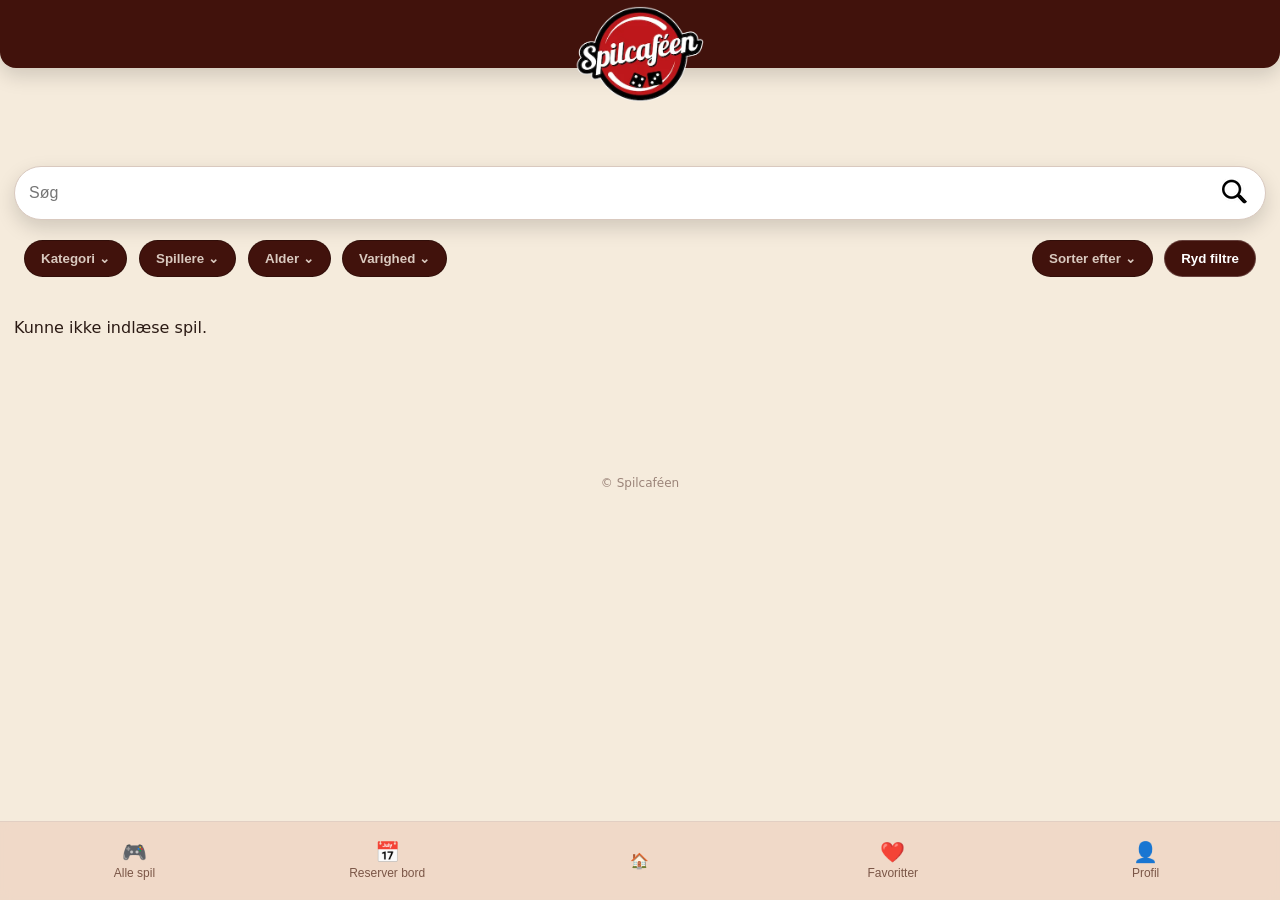
==== index.html @ adbafe93 "Fjern fejl med manglende formularlabels Tilføjet et skjult label til søgefeltet og fjernet overflødi" ====
<!DOCTYPE html>
<html lang="da">
  <head>
    <meta char  ="UTF-8" />
    <meta name="viewport" content="width=device-width, initial-scale=1.0" />
    <title>Spilcaféen</title>
    <link rel="stylesheet" href="css/app.css" />
    <link rel="stylesheet" href="css/booking.css" />
    <link
      rel="shortcut icon"
      href="https://images.squarespace-cdn.com/content/v1/61fd2c9026a58c435d260f4c/1af90772-e642-4309-a2cb-f4161e36855e/SC-logo-2023-transparant-BG+Small+Crop.png"
      type="image/logo"
    />
  </head>
  <body>
    <header class="topbar">
      <!-- Øverste mørkebrune bjælke -->
      <div class="topbar-bar"></div>
        <img src="images/logo.webp" 
        alt="Spilcaféen logo" 
        class="header-logo" 
      />
    </header>
   

    <!-- BOOKING FLOW (skjult indtil man trykker "Reserver bord") -->
<section id="booking-view" class="booking" hidden>
  <div id="booking-stage" class="booking-stage"></div>
</section>

  <main class="page">

    <!-- Giver søgefeltet et navn til skærmlæsere. -->
    <div class="searchbar">
          <label for="search-input" class="sr-only">Søg efter spil</label>
      <input type="text" id="search-input" placeholder="Søg" />
        <span class="icon-btn" aria-hidden="true">
          <img src="images/lup.png" alt="">
        </span>
    </div>
  
    <!-- 👇 NY placering af filtre + Ryd filtre -->
    <div class="filterbar">
      <div class="filters-row">
        <!-- alle dine filter-dropdowns flyttes herned -->
        <div class="filter-dropdown">
          <button class="pill">Kategori ⌄</button>
          <div class="dropdown-menu">
            <button data-filter="genre" data-value="Familie">Familie</button>
            <button data-filter="genre" data-value="Kortspil">Kortspil</button>
            <button data-filter="genre" data-value="Strategi">Strategi</button>
            <button data-filter="genre" data-value="Ordspil">Ordspil</button>
            <button data-filter="genre" data-value="Party">Party</button>
            <button data-filter="genre" data-value="Andre">Andre</button>
            <button data-filter="genre" data-value="all">Alle kategorier</button>
          </div>
        </div>
  
        <div class="filter-dropdown">
          <button class="pill">Spillere ⌄</button>
          <div class="dropdown-menu">
            <button data-filter="players" data-value="1-2">1–2</button>
            <button data-filter="players" data-value="2-4">2–4</button>
            <button data-filter="players" data-value="4-6">4–6</button>
            <button data-filter="players" data-value="6-10">6–10</button>
            <button data-filter="players" data-value="10+">10+</button>
            <button data-filter="players" data-value="all">Alle</button>
          </div>
        </div>
  
        <div class="filter-dropdown">
          <button class="pill">Alder ⌄</button>
          <div class="dropdown-menu">
            <button data-filter="age" data-value="3">3+</button>
            <button data-filter="age" data-value="6">6+</button>
            <button data-filter="age" data-value="8">8+</button>
            <button data-filter="age" data-value="10">10+</button>
            <button data-filter="age" data-value="12">12+</button>
            <button data-filter="age" data-value="15">15+</button>
            <button data-filter="age" data-value="18">18+</button>
            <button data-filter="age" data-value="all">Alle</button>
          </div>
        </div>
  
        <div class="filter-dropdown">
          <button class="pill">Varighed ⌄</button>
          <div class="dropdown-menu">
            <button data-filter="duration" data-value="0-15">≤ 15 min</button>
            <button data-filter="duration" data-value="15-30">15–30 min</button>
            <button data-filter="duration" data-value="30-60">30–60 min</button>
            <button data-filter="duration" data-value="60-120">60–120 min</button>
            <button data-filter="duration" data-value="120+">120+ min</button>
            <button data-filter="duration" data-value="all">Alle</button>
          </div>
        </div>
  
      </div>
  
      <!-- Sortering og nulstilling af filtre -->
      <div class="filter-actions">
        <div class="filter-dropdown sort-dropdown">
          <button class="pill" id="sort-button" type="button">
            Sorter efter ⌄
          </button>
    
          <div class="dropdown-menu">
            <button data-sort-value="rating">Populære</button>
            <button data-sort-value="title">A–Å</button>
            <button data-sort-value="none">Nyeste</button>
          </div>
        </div>
    
        <button class="clear-pill" id="clear-filters-pill" type="button">
          Ryd filtre
        </button>

        <!-- Giver skærmlæseren besked, når der sker en ændring. -->
        <p id="filter-feedback" class="sr-only" aria-live="polite"></p>

      </div>
    </div>
  
    <!-- resten af indholdet -->
    <section id="game-list" class="card-grid"></section>
  </main>

    

      <!-- Skjult lager til select/inputs som koden bruger (ikke synligt for brugeren) -->
      <div class="filters-storage" hidden>
        <select id="genre-select">
          <option value="all">Alle kategorier</option>
        </select>
        <select id="language-select">
          <option value="all">Alle sprog</option>
        </select>
        <select id="difficulty-select">
          <option value="all">Alle sværhedsgrader</option>
        </select>
    
      
        <select id="sort-select">
          <option value="none">Ingen sortering</option>
          <option value="title">Titel (A-Å)</option>
          <option value="playtime">Varighed (kortest først)</option>
          <option value="rating">Rating (højeste først)</option>
        </select>
      
        <!-- eksisterende clear-knap er ikke længere synlig, men kan gerne blive -->
        <button id="clear-filters" type="button">Ryd (skjult)</button>
      </div>


<!-- Modal: stort kort -->
<div id="game-modal" class="modal" hidden>
  <div class="modal-backdrop" data-close></div>
  <article class="modal-card" role="dialog" aria-modal="true" aria-labelledby="modal-title">
    <button class="modal-close" data-close aria-label="Luk">×</button>

    <div class="modal-media">
      <img id="modal-image" alt="">
    </div>

    <div class="modal-body">
      <h2 id="modal-title"></h2>
      <div class="modal-meta" id="modal-meta"></div>
      <p id="modal-desc"></p>
      <div class="modal-details" id="modal-details"></div>

      <!-- NY REGELSEKTION -->
      <section id="modal-rules-wrap" class="modal-rules" hidden>
        <button id="rules-toggle" class="rules-btn" aria-expanded="false">▸ Regler</button>
        <div id="rules-content" class="rules-content">
          <pre id="modal-rules"></pre>
        </div>
      </section>
    </div>
  </article>
</div>

    <!-- Bundnavigation som i mockup -->
    <nav class="tabbar tabbar--fab">
  <button class="tab" id="tab-all">
    <span>🎮</span><small>Alle spil</small>
  </button>

  <button class="tab" id="tab-reserve">
    <span>📅</span><small>Reserver bord</small>
  </button>

  <!-- den runde, forhøjede hjem-knap -->
  <button class="home-fab" id="tab-home" aria-label="Hjem">🏠</button>

  <button class="tab" id="filter-favourites">
    <span>❤️️</span><small>Favoritter</small>
  </button>

  <button class="tab" id="tab-profile">
    <span>👤</span><small>Profil</small>
  </button>
</nav>


    <footer class="legal">© Spilcaféen</footer>

  <script src="js/booking.js"></script>
  <script src="js/app.js"></script>
  
  </body>
</html>
---- css/app.css ----
/* =========================================================
  Farver, base og variabler
  ========================================================= */
:root {
  --cream: #f5ebdc;
  --brown: #41120c;
  --brown-2: #5b2a1a;
  --text: #2b1a14;
  --light: #fff8f0;
  --muted: #bdaaa1;
  --ring: #d9c9bf;
  --shadow: 0 8px 20px rgba(0, 0, 0, 0.15);
  --radius: 18px;
  --thumb-ratio: 4/3;
}

* {
  box-sizing: border-box;
}

html,
body {
  margin: 0;
  padding: 0;
}

/* baggrundsfarve */
body {
  background: var(--cream);
  color: var(--text);
  font: 16px/1.4 ui-sans-serif, system-ui, Segoe UI, Roboto, Inter;
}

/* =========================================================
  HEADER – mørk topbjælke + svævende logo
  ========================================================= */
.topbar {
  position: sticky;
  top: 0;
  z-index: 3000;
  background: var(--cream);
  padding-top: 100px;
  /* plads til logoet ovenfor bjælken */
  padding-bottom: 28px;
  /* luft under bjælken (afstand til søg) */
  margin: 0 0 16px;
  overflow: visible;
}

/* Selve bjælken: absolut, så padding ikke skubber den */
.topbar-bar {
  position: absolute;
  inset: 0 auto auto 0;
  height: 68px;
  width: 100%;
  background: var(--brown);
  border-bottom-left-radius: 16px;
  border-bottom-right-radius: 16px;
  box-shadow: var(--shadow);
}

/* Logoet svæver ovenpå bjælken */
.header-logo {
  position: absolute;
  left: 50%;
  top: 6px;
  /* sænk/hæv logoet i bjælken */
  transform: translateX(-50%);
  height: 96px;
  /* logo-størrelse */
  z-index: 10;
}

/* tilbage-knap i topbaren */
.icon-btn {
  appearance: none;
  border: 0;
  background: transparent;
  font-size: 20px;
  color: #fff;
  line-height: 1;
  padding: 4px 6px;
  cursor: pointer;
}

/* =========================================================
  SIDE-INDHOLD
  ========================================================= */
.page {
  padding: 12px 14px 110px;
  /* ekstra bund-padding så tabbar ikke dækker */
  max-width: min(1400px, 100%);
  margin: 0 auto;
}

/* Søg-bar */
.searchbar {
  display: flex;
  align-items: center;
  gap: 8px;
  background: #fff;
  border: 1px solid var(--ring);
  box-shadow: var(--shadow);
  border-radius: 999px;
  padding: 8px 12px;
  margin: 10px 0 8px;
}

.searchbar input {
  flex: 1;
  border: 0;
  outline: 0;
  background: transparent;
  font-size: 16px;
}

/* =========================================================
  FILTRE under søg – venstre/scroll, “Ryd filtre” til højre
  ========================================================= */
.filterbar {
  display: flex;
  align-items: center;
  gap: 8px;
  margin: 10px 0 14px;
}

.filterbar .filters-row {
  flex: 1 1 auto;
  min-width: 0;
  display: flex;
  gap: 12px;
  overflow-x: auto;
  overflow-y: visible;
  padding: 10px; 
}

/* Holder sortering og ryd filtre ved siden af hinanden */
.filter-actions {
  display: flex;
  align-items: center;
  gap: 12px;
  flex-shrink: 0;
  padding: 10px;
}

/* Standard “pill”-stil (bruges også i dropdown-trigger-knapper) */
.pill {
  appearance: none;
  background: #65301e;
  color: #fff;
  border: 1px solid rgba(255, 255, 255, 0.15);
  border-radius: 999px;
  padding: 10px 16px;
  /* lidt større */
  font-weight: 600;
  white-space: nowrap;
  cursor: pointer;
  transition: transform 0.18s ease, background-color 0.18s ease,
    box-shadow 0.18s ease;
  will-change: transform;
  transform-origin: center;
}

.pill:hover,
.pill:focus-visible,
.pill:active {
  transform: scale(1.07);
  background: var(--brown-2);
  box-shadow: 0 6px 14px rgba(0, 0, 0, 0.18);
}


/* Dropdown trigger-pills lys stil */
.filter-dropdown {
  position: relative;
  flex-shrink: 0;
}

.filter-dropdown .pill {
  background: var(--brown);
  color: var(--ring);
  border: 1px solid rgba(0, 0, 0, 0.25);
}

.filter-dropdown .pill:hover {
  background: var(--brown-2);
  transform: scale(1.07);
  box-shadow: 0 6px 14px rgba(0, 0, 0, 0.18);
}

/* Dropdown-menu */
.dropdown-menu {
  position: absolute;
  top: 110%;
  left: 0;
  display: none;
  flex-direction: column;
  min-width: 180px;
  background: #f5ebdc;
  border: 1px solid rgba(0, 0, 0, 0.25);
  border-radius: 12px;
  box-shadow: var(--shadow);
  z-index: 3200;
  overflow: hidden;
}

.filter-dropdown.open .dropdown-menu {
  display: flex;
}

.dropdown-floating {
  position: fixed !important;
  z-index: 10000 !important;
  display: flex !important;
  top: 0;
  left: 0;
}

/* Punkter i dropdown-menuen + hover-pop */
.dropdown-menu button {
  appearance: none;
  border: 0;
  background: transparent;
  padding: 10px 14px;
  text-align: left;
  font-size: 15px;
  color: var(--text);
  cursor: pointer;
  transition: transform 0.15s ease, background-color 0.15s ease;
  display: inline-block;
  transform-origin: center;
}

.dropdown-menu button:hover {
  transform: scale(1.08);
  background: var(--brown-2);
  color: #fff;
}

/* “Ryd filtre”-pillen på højre side */
.clear-pill {
  flex: 0 0 auto;
  background: var(--brown);
  color: #fff;
  border: 1px solid rgba(255, 255, 255, 0.2);
  border-radius: 999px;
  padding: 10px 16px;
  font-weight: 800;
  white-space: nowrap;
  cursor: pointer;
  transition: transform 0.2s ease, background-color 0.2s ease,
    box-shadow 0.2s ease;
}

.clear-pill:hover {
  transform: scale(1.08);
  background: var(--brown-2);
  box-shadow: 0 6px 14px rgba(0, 0, 0, 0.18);
}

/* Skjuler indhold visuelt, men gør det stadig tilgængeligt for skærmlæsere. */
.sr-only {
  position: absolute;
  width: 1px;
  height: 1px;
  padding: 0;
  margin: -1px;
  overflow: hidden;
  clip: rect(0, 0, 0, 0);
  white-space: nowrap;
  border: 0;
}

/* Skjul evt. gamle rækker hvis de findes i DOM’en */
.top-actions {
  display: none !important;
}

.more-filters {
  display: none !important;
}

.filters-storage[hidden] {
  display: none;
}

/* =========================================================
  KORT / SPIL-KORT
  ========================================================= */
.card-grid {
  display: grid;
  gap: 12px;
  grid-template-columns: repeat(auto-fill, minmax(220px, 1fr));
}

@media (max-width: 600px) {
  .card-grid {
    grid-template-columns: repeat(2, minmax(0, 1fr));
  }
}

.card {
  background: var(--brown);
  color: #fff;
  border-radius: 16px;
  box-shadow: var(--shadow);
  padding: 8px;
  border: 1px solid rgba(255, 255, 255, 0.12);
}

.thumb {
  position: relative;
  border-radius: 12px;
  overflow: hidden;
  background: #00000055;
  aspect-ratio: var(--thumb-ratio);
}

.thumb img {
  width: 100%;
  height: 100%;
  object-fit: cover;
  display: block;
}

.fav {
  position: absolute;
  top: 8px;
  right: 8px;
  background: rgba(0, 0, 0, 0.35);
  border: 1px solid rgba(255, 255, 255, 0.25);
  color: #fff;
  border-radius: 999px;
  padding: 6px 8px;
  font-size: 16px;
  cursor: pointer;
}

.fav.active {
  background: #fff;
  color: #c0183c;
}

.card h3 {
  margin: 8px 4px 6px;
  font-size: 16px;
}

.meta,
.extra {
  color: #f1dfd6;
  opacity: 0.95;
  display: flex;
  gap: 10px;
  margin: 0 4px 4px;
  font-size: 14px;
}

.extra {
  flex-direction: column;
  gap: 2px;
}

.badges {
  position: absolute;
  left: 8px;
  top: 8px;
  display: flex;
  gap: 6px;
}

.badge {
  background: rgba(0, 0, 0, 0.5);
  color: #fff;
  padding: 3px 6px;
  font-size: 12px;
  border-radius: 999px;
  border: 1px solid rgba(255, 255, 255, 0.25);
}

/* =========================================================
  TABBAR – altid klikbar, hover-effekt, alle lige store
  ========================================================= */
.tabbar {
  position: fixed;
  left: 0;
  right: 0;
  bottom: 0;
  z-index: 8000;
  /* OVER alt almindeligt indhold/booking */
  background: #efd8c6e6;
  backdrop-filter: saturate(1.2) blur(6px);
  border-top: 1px solid #e2cfc3;
  display: grid;
  grid-template-columns: repeat(5, 1fr);
  padding: 10px 8px;
  /* lidt større samlet højde */
}

/* Gør ALLE knapper ens (inkl. huset) */
.tabbar button {
  appearance: none;
  border: 0;
  background: transparent;
  color: #7b5647;
  text-align: center;
  display: flex;
  flex-direction: column;
  align-items: center;
  justify-content: center;
  gap: 4px;
  padding: 10px 4px;
  /* lidt større */
  font-size: 15px;
  /* større tekst */
  outline: 0;
  -webkit-tap-highlight-color: transparent;
  transition: transform 0.18s ease, background-color 0.18s ease,
    color 0.18s ease, box-shadow 0.18s ease;
  border-radius: 12px;
  /* rundet baggrund ved hover */
}

/* Ikon + label */
.tabbar button span {
  font-size: 20px;
  line-height: 1;
}

.tabbar button small {
  display: block;
  font-size: 12px;
}

/* Aktiv tilstand */
.tabbar .tab.active {
  color: #3b2118;
  font-weight: 700;
}

.tabbar .tab.active::after {
  content: "";
  width: 24px;
  height: 3px;
  background: #3b2118;
  border-radius: 999px;
  margin-top: 4px;
}

/* Konsistent hover/focus på ALLE knapper inkl. huset */
.tabbar button:hover,
.tabbar button:focus-visible,
.tabbar button:active {
  transform: scale(1.08);
  background: rgba(0, 0, 0, 0.05);
  box-shadow: 0 6px 14px rgba(0, 0, 0, 0.12);
}


/* Sørg for at modaler fortsat ligger OVER tabbaren */
.modal {
  z-index: 9000;
}

/* FOOTER */
.legal {
  text-align: center;
  color: #9b8479;
  font-size: 12px;
  padding: 10px 0 80px;
}

/* MODAL (kortdetaljer) */
.modal[hidden] {
  display: none;
}

.modal {
  position: fixed;
  inset: 0;
  display: grid;
  place-items: center;
  padding: 16px;
}

.modal-backdrop {
  position: absolute;
  inset: 0;
  background: rgba(0, 0, 0, 0.122);
}

.modal-card {
  position: relative;
  z-index: 1;
  background: var(--brown);
  color: #fff;
  border-radius: 18px;
  border: 1px solid rgba(255, 255, 255, 0.15);
  box-shadow: var(--shadow);
  width: min(920px, 100%);
  display: flex;
  flex-direction: column;
  max-height: 90vh;
  overflow: hidden;
}

.modal-close {
  position: absolute;
  top: 10px;
  right: 10px;
  background: rgba(0, 0, 0, 0.35);
  border: 1px solid rgba(255, 255, 255, 0.25);
  color: #fff;
  border-radius: 999px;
  font-size: 22px;
  line-height: 1;
  padding: 6px 10px;
  cursor: pointer;
}

.modal-media {
  flex: 0 0 auto;
  background: #1a1a1a7b;
  display: flex;
  align-items: center;
  justify-content: center;
  padding: 0.5rem;
  border-bottom: 1px solid rgba(255, 255, 255, 0.1);
}

.modal-media img {
  width: 100%;
  height: auto;
  max-height: 350px;
  object-fit: contain;
  display: block;
}

.modal-body {
  flex: 1;
  overflow-y: auto;
  padding: 1rem 1.5rem;
  display: grid;
  gap: 10px;
}

.modal-body h2 {
  margin: 0;
  font-size: clamp(20px, 3.2vw, 28px);
}

.modal-meta {
  display: flex;
  gap: 14px;
  opacity: 0.95;
  flex-wrap: wrap;
}

.modal-details {
  display: grid;
  gap: 6px;
}

.modal-details span {
  opacity: 0.95;
}

/* Regler fold-ud */
.rules-btn {
  background: none;
  border: none;
  color: #fff;
  font-weight: 600;
  cursor: pointer;
  margin-top: 1rem;
  display: flex;
  align-items: center;
  gap: 0.25rem;
  font-size: 1.1rem;
  transition: color 0.2s ease;
}

.rules-btn:hover {
  color: #ffd479;
}

.rules-btn[aria-expanded="true"]::before {
  content: "▾";
}

.rules-btn[aria-expanded="false"]::before {
  content: "▸";
}

.rules-content {
  max-height: 0;
  overflow: hidden;
  transition: max-height 0.3s ease;
}

.rules-content.open {
  max-height: 600px;
}

#modal-rules {
  background: rgba(255, 255, 255, 0.05);
  padding: 0.75rem;
  border-radius: 6px;
  white-space: pre-wrap;
  line-height: 1.4;
  margin-top: 0.5rem;
}



/* Respektér brugere der ikke vil have animationer */
@media (prefers-reduced-motion: reduce) {
  .pill,
  .clear-pill,
  .dropdown-menu button,
  .tabbar button {
    transition: none !important;
  }
}

/* Fokusmarkering på knapper og andre elementer, der kan modtage tastaturfokus.
   Gælder bl.a. filterknapper, sorteringsknapper, favorithjerter og bundnavigation. */
button:focus-visible,
[tabindex]:focus-visible {
  outline: 2px dashed #e00000;
  outline-offset: 4px;
}

/* Fokusmarkering omkring søgeboksen, når brugeren navigerer ind i søgefeltet. */
.searchbar:focus-within {
  outline: 3px dashed #e00000;
  outline-offset: 4px;
}
---- css/booking.css ----
/* =========================================================
  BOOKING FLOW (forkortet; bevaret funktionelt)
  ========================================================= */
.booking[hidden] {
    display: none;
}

.booking {
    position: relative;
    /* sikrer normal stacking under tabbar */
    max-width: clamp(600px, 90vw, 1100px);
    margin: 0 auto;
    padding: 20px 16px 120px;
    /* bund-padding så tabbar ikke dækker */
}

.booking-top {
    display: flex;
    align-items: center;
    gap: 10px;
    margin-bottom: 8px;
}

.booking-logo {
    height: 56px;
    display: block;
    margin: 10px auto 8px;
}

@media (min-width: 900px) {
    .booking-logo {
        height: 80px;
        margin: 14px auto 10px;
    }
}

.booking-title {
    font-size: clamp(22px, 3vw, 32px);
    font-weight: 800;
    text-align: center;
    margin: 10px 0 16px;
    color: #3b2118;
}

.booking-stage {
    display: block;
}

.booking-grid {
    display: grid;
    gap: 16px;
}

.booking-cafes {
    grid-template-columns: repeat(2, minmax(0, 1fr));
}

.booking-card {
    background: var(--brown);
    color: #fff;
    border-radius: 14px;
    padding: 8px;
    border: 1px solid rgba(255, 255, 255, 0.12);
    box-shadow: var(--shadow);
    cursor: pointer;
}

.booking-card img {
    width: 100%;
    height: 120px;
    object-fit: cover;
    border-radius: 10px;
    display: block;
}

@media (min-width: 900px) {
    .booking-cafes {
        grid-template-columns: repeat(3, minmax(0, 1fr));
    }

    .booking-card img {
        height: 150px;
    }
}

@media (min-width: 1200px) {
    .booking-cafes {
        grid-template-columns: repeat(4, minmax(0, 1fr));
    }
}

.booking-bubbles {
    display: grid;
    grid-template-columns: repeat(4, 1fr);
    gap: 12px;
}

/* --- BOOKING – Kalender (runde dag-bobler) --- */
.cal-header {
    display: flex;
    align-items: center;
    justify-content: space-between;
    margin: 6px 0 8px;
}

.cal-arrow {
    appearance: none;
    border: 0;
    background: transparent;
    cursor: pointer;
    font-size: 22px;
    padding: 6px 10px;
    color: #3b2118;
}

.calendar {
    display: grid;
    grid-template-columns: repeat(7, 1fr);
    gap: 8px;
    justify-items: center;
}

.cal-day {
    /* ma, ti, on ... */
    font-weight: 700;
    font-size: 14px;
    color: #7b5647;
}

.cal-cell {
    /* <-- de enkelte dages KNAPPER */
    width: 40px;
    height: 40px;
    border-radius: 50%;
    /* gør dem RUNDE */
    border: 1px solid var(--ring);
    background: #7fa763;
    color: var(--text);
    display: flex;
    align-items: center;
    justify-content: center;
    cursor: pointer;
    transition: transform 0.15s ease, background-color 0.15s ease;
}

.cal-cell:hover {
    background: #f2e4d8;
    transform: scale(1.06);
}

.cal-cell.selected {
    background: #7b5647;
    color: #fff;
}

.cal-cell.busy {
    background: #c27474;
    color: #fff;
    cursor: not-allowed;
}

.legend {
    margin-top: 10px;
    color: #7b5647;
    font-size: 14px;
    display: flex;
    align-items: center;
    gap: 10px;
}

.dot {
    width: 10px;
    height: 10px;
    border-radius: 50%;
    display: inline-block;
}

.dot-green {
    background: #7fb77e;
}

.dot-red {
    background: #c27474;
}

.bubble {
    background: #5b2a1a;
    color: #fff;
    border: 1px solid rgba(255, 255, 255, 0.15);
    border-radius: 999px;
    padding: 16px 0;
    text-align: center;
    font-weight: 800;
    cursor: pointer;
    font-size: 18px;
}

.booking-time {
    display: grid;
    grid-template-columns: repeat(4, 1fr);
    gap: 12px;
}

@media (min-width: 900px) {
    .booking-time {
        grid-template-columns: repeat(6, 1fr);
    }
}

.slot {
    padding: 10px 12px;
    border-radius: 12px;
    background: #fff;
    border: 1px solid var(--ring);
    text-align: center;
    cursor: pointer;
}

.slot.busy {
    opacity: 0.45;
    pointer-events: none;
    text-decoration: line-through;
}

.slot.primary {
    background: var(--brown);
    color: #fff;
    border-color: rgba(255, 255, 255, 0.2);
}

.booking-type {
    display: grid;
    gap: 10px;
}

.booking-form {
    display: grid;
    gap: 10px;
}

.booking-form input,
.booking-form textarea {
    width: 100%;
    padding: 10px 12px;
    border-radius: 12px;
    border: 1px solid var(--ring);
    background: #fff;
}

.booking-btn {
    padding: 12px;
    border-radius: 12px;
    background: var(--brown);
    color: #fff;
    border: 0;
    cursor: pointer;
    font-weight: 800;
}

.booking-summary {
    background: #fff;
    border: 1px solid var(--ring);
    border-radius: 12px;
    padding: 10px 12px;
}

.booking-success {
    display: grid;
    gap: 12px;
    text-align: center;
}

.success-big {
    font-size: 22px;
    font-weight: 800;
    color: #3b2118;
}
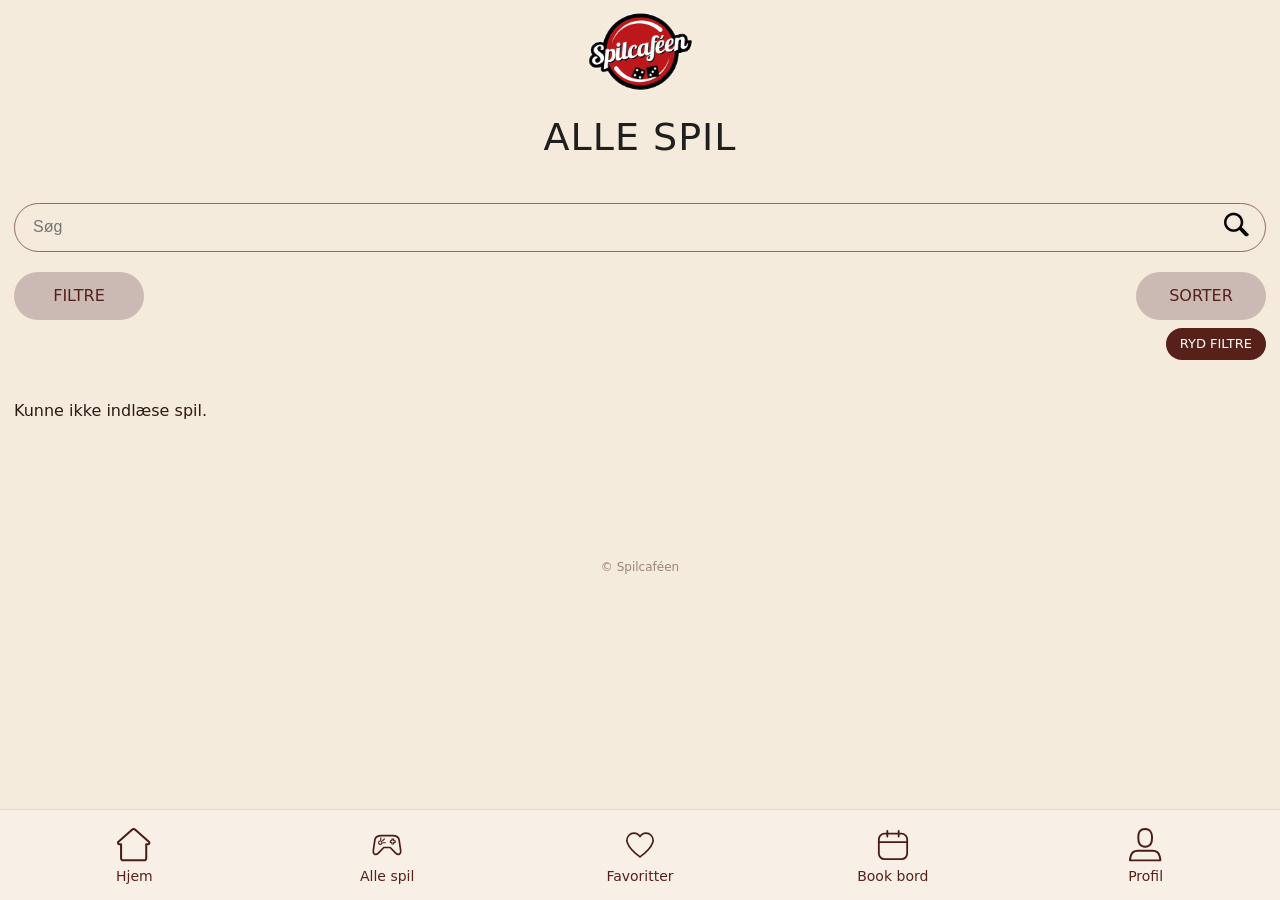
==== commit e49e077f: "Redesign siden Alle spil Tilpasset det visuelle design med nye farver, ikoner, søgefelt og navigatio" ====
--- a/index.html
+++ b/index.html
@@ -13,15 +13,7 @@
     />
   </head>
   <body>
-    <header class="topbar">
-      <!-- Øverste mørkebrune bjælke -->
-      <div class="topbar-bar"></div>
-        <img src="images/logo.webp" 
-        alt="Spilcaféen logo" 
-        class="header-logo" 
-      />
-    </header>
-   
+  
 
     <!-- BOOKING FLOW (skjult indtil man trykker "Reserver bord") -->
 <section id="booking-view" class="booking" hidden>
@@ -29,6 +21,12 @@
 </section>
 
   <main class="page">
+
+    <!-- Overskrift på siden med alle spil. -->
+    <div class="games-heading">
+      <img src="images/logo.webp" alt="Spilcaféen">
+      <h1>ALLE SPIL</h1>
+    </div>
 
     <!-- Giver søgefeltet et navn til skærmlæsere. -->
     <div class="searchbar">
@@ -41,66 +39,141 @@
   
     <!-- 👇 NY placering af filtre + Ryd filtre -->
     <div class="filterbar">
-      <div class="filters-row">
-        <!-- alle dine filter-dropdowns flyttes herned -->
-        <div class="filter-dropdown">
-          <button class="pill">Kategori ⌄</button>
-          <div class="dropdown-menu">
-            <button data-filter="genre" data-value="Familie">Familie</button>
-            <button data-filter="genre" data-value="Kortspil">Kortspil</button>
-            <button data-filter="genre" data-value="Strategi">Strategi</button>
-            <button data-filter="genre" data-value="Ordspil">Ordspil</button>
-            <button data-filter="genre" data-value="Party">Party</button>
-            <button data-filter="genre" data-value="Andre">Andre</button>
-            <button data-filter="genre" data-value="all">Alle kategorier</button>
-          </div>
+
+
+      <!-- Samlet menu til alle filtre. -->
+      <div class="filter-menu">
+        <button class="filter-main-btn" id="filter-main-btn" type="button" aria-expanded="false"
+          aria-controls="filter-options">
+          <span aria-hidden="true"></span>
+          FILTRE
+        </button>
+      
+        <!-- Første niveau i filtermenuen. -->
+        <div class="filter-options" id="filter-options" hidden>
+      
+          <!-- Kategori -->
+          <div class="filter-group">
+            <button class="filter-group-btn" type="button" aria-expanded="false">
+              Kategori
+              <span aria-hidden="true">›</span>
+            </button>
+      
+            <div class="filter-submenu" hidden>
+              <button type="button" data-filter="genre" data-value="all">
+                Alle kategorier
+              </button>
+              <button type="button" data-filter="genre" data-value="Familie">
+                Familie
+              </button>
+              <button type="button" data-filter="genre" data-value="Kortspil">
+                Kortspil
+              </button>
+              <button type="button" data-filter="genre" data-value="Strategi">
+                Strategi
+              </button>
+              <button type="button" data-filter="genre" data-value="Ordspil">
+                Ordspil
+              </button>
+              <button type="button" data-filter="genre" data-value="Party">
+                Party
+              </button>
+              <button type="button" data-filter="genre" data-value="Andre">
+                Andre
+              </button>
+            </div>
+          </div>
+      
+      
+          <!-- Spillere -->
+          <div class="filter-group">
+            <button class="filter-group-btn" type="button" aria-expanded="false">
+              Spillere
+              <span aria-hidden="true">›</span>
+            </button>
+      
+            <div class="filter-submenu" hidden>
+              <button type="button" data-filter="players" data-value="all">
+                Alle
+              </button>
+              <button type="button" data-filter="players" data-value="1-2">
+                1–2 spillere
+              </button>
+              <button type="button" data-filter="players" data-value="2-4">
+                2–4 spillere
+              </button>
+              <button type="button" data-filter="players" data-value="4-6">
+                4–6 spillere
+              </button>
+              <button type="button" data-filter="players" data-value="6-10">
+                6–10 spillere
+              </button>
+              <button type="button" data-filter="players" data-value="10-+">
+                10+ spillere
+              </button>
+            </div>
+          </div>
+      
+      
+          <!-- Alder -->
+          <div class="filter-group">
+            <button class="filter-group-btn" type="button" aria-expanded="false">
+              Alder
+              <span aria-hidden="true">›</span>
+            </button>
+      
+            <div class="filter-submenu" hidden>
+              <button type="button" data-filter="age" data-value="all">
+                Alle aldre
+              </button>
+              <button type="button" data-filter="age" data-value="3">3+</button>
+              <button type="button" data-filter="age" data-value="6">6+</button>
+              <button type="button" data-filter="age" data-value="8">8+</button>
+              <button type="button" data-filter="age" data-value="10">10+</button>
+              <button type="button" data-filter="age" data-value="12">12+</button>
+              <button type="button" data-filter="age" data-value="15">15+</button>
+              <button type="button" data-filter="age" data-value="18">18+</button>
+            </div>
+          </div>
+      
+      
+          <!-- Varighed -->
+          <div class="filter-group">
+            <button class="filter-group-btn" type="button" aria-expanded="false">
+              Varighed
+              <span aria-hidden="true">›</span>
+            </button>
+      
+            <div class="filter-submenu" hidden>
+              <button type="button" data-filter="duration" data-value="all">
+                Alle
+              </button>
+              <button type="button" data-filter="duration" data-value="0-15">
+                ≤ 15 min
+              </button>
+              <button type="button" data-filter="duration" data-value="15-30">
+                15–30 min
+              </button>
+              <button type="button" data-filter="duration" data-value="30-60">
+                30–60 min
+              </button>
+              <button type="button" data-filter="duration" data-value="60-120">
+                60–120 min
+              </button>
+              <button type="button" data-filter="duration" data-value="120-+">
+                120+ min
+              </button>
+            </div>
+          </div>
+      
         </div>
-  
-        <div class="filter-dropdown">
-          <button class="pill">Spillere ⌄</button>
-          <div class="dropdown-menu">
-            <button data-filter="players" data-value="1-2">1–2</button>
-            <button data-filter="players" data-value="2-4">2–4</button>
-            <button data-filter="players" data-value="4-6">4–6</button>
-            <button data-filter="players" data-value="6-10">6–10</button>
-            <button data-filter="players" data-value="10+">10+</button>
-            <button data-filter="players" data-value="all">Alle</button>
-          </div>
-        </div>
-  
-        <div class="filter-dropdown">
-          <button class="pill">Alder ⌄</button>
-          <div class="dropdown-menu">
-            <button data-filter="age" data-value="3">3+</button>
-            <button data-filter="age" data-value="6">6+</button>
-            <button data-filter="age" data-value="8">8+</button>
-            <button data-filter="age" data-value="10">10+</button>
-            <button data-filter="age" data-value="12">12+</button>
-            <button data-filter="age" data-value="15">15+</button>
-            <button data-filter="age" data-value="18">18+</button>
-            <button data-filter="age" data-value="all">Alle</button>
-          </div>
-        </div>
-  
-        <div class="filter-dropdown">
-          <button class="pill">Varighed ⌄</button>
-          <div class="dropdown-menu">
-            <button data-filter="duration" data-value="0-15">≤ 15 min</button>
-            <button data-filter="duration" data-value="15-30">15–30 min</button>
-            <button data-filter="duration" data-value="30-60">30–60 min</button>
-            <button data-filter="duration" data-value="60-120">60–120 min</button>
-            <button data-filter="duration" data-value="120+">120+ min</button>
-            <button data-filter="duration" data-value="all">Alle</button>
-          </div>
-        </div>
-  
       </div>
   
       <!-- Sortering og nulstilling af filtre -->
       <div class="filter-actions">
         <div class="filter-dropdown sort-dropdown">
           <button class="pill" id="sort-button" type="button">
-            Sorter efter ⌄
+            SORTER
           </button>
     
           <div class="dropdown-menu">
@@ -111,7 +184,7 @@
         </div>
     
         <button class="clear-pill" id="clear-filters-pill" type="button">
-          Ryd filtre
+          RYD FILTRE
         </button>
 
         <!-- Giver skærmlæseren besked, når der sker en ændring. -->
@@ -179,26 +252,33 @@
 </div>
 
     <!-- Bundnavigation som i mockup -->
-    <nav class="tabbar tabbar--fab">
-  <button class="tab" id="tab-all">
-    <span>🎮</span><small>Alle spil</small>
-  </button>
-
-  <button class="tab" id="tab-reserve">
-    <span>📅</span><small>Reserver bord</small>
-  </button>
-
-  <!-- den runde, forhøjede hjem-knap -->
-  <button class="home-fab" id="tab-home" aria-label="Hjem">🏠</button>
-
-  <button class="tab" id="filter-favourites">
-    <span>❤️️</span><small>Favoritter</small>
-  </button>
-
-  <button class="tab" id="tab-profile">
-    <span>👤</span><small>Profil</small>
-  </button>
-</nav>
+  <nav class="tabbar">
+    <button class="tab" id="tab-home" type="button">
+      <img src="images/home.svg" alt="">
+      <small>Hjem</small>
+    </button>
+  
+    <button class="tab" id="tab-all" type="button">
+      <img src="images/games.svg" alt="">
+      <small>Alle spil</small>
+    </button>
+  
+    <button class="tab" id="filter-favourites" type="button">
+      <img src="images/heart.svg" alt="">
+      <small>Favoritter</small>
+    </button>
+  
+    <button class="tab" id="tab-reserve" type="button">
+      <img src="images/book.svg" alt="">
+      <small>Book bord</small>
+    </button>
+  
+    <button class="tab" id="tab-profile" type="button">
+      <img src="images/profil.svg" alt="">
+      <small>Profil</small>
+    </button>
+  </nav>
+
 
 
     <footer class="legal">© Spilcaféen</footer>
--- a/css/app.css
+++ b/css/app.css
@@ -3,11 +3,11 @@
   ========================================================= */
 :root {
   --cream: #f5ebdc;
-  --brown: #41120c;
+  --brown: #F6EFE9;
   --brown-2: #5b2a1a;
   --text: #2b1a14;
   --light: #fff8f0;
-  --muted: #bdaaa1;
+  --muted: #4a1c167b;
   --ring: #d9c9bf;
   --shadow: 0 8px 20px rgba(0, 0, 0, 0.15);
   --radius: 18px;
@@ -31,61 +31,32 @@
   font: 16px/1.4 ui-sans-serif, system-ui, Segoe UI, Roboto, Inter;
 }
 
-/* =========================================================
-  HEADER – mørk topbjælke + svævende logo
-  ========================================================= */
-.topbar {
-  position: sticky;
-  top: 0;
-  z-index: 3000;
-  background: var(--cream);
-  padding-top: 100px;
-  /* plads til logoet ovenfor bjælken */
-  padding-bottom: 28px;
-  /* luft under bjælken (afstand til søg) */
-  margin: 0 0 16px;
-  overflow: visible;
-}
-
-/* Selve bjælken: absolut, så padding ikke skubber den */
-.topbar-bar {
-  position: absolute;
-  inset: 0 auto auto 0;
-  height: 68px;
-  width: 100%;
-  background: var(--brown);
-  border-bottom-left-radius: 16px;
-  border-bottom-right-radius: 16px;
-  box-shadow: var(--shadow);
-}
-
-/* Logoet svæver ovenpå bjælken */
-.header-logo {
-  position: absolute;
-  left: 50%;
-  top: 6px;
-  /* sænk/hæv logoet i bjælken */
-  transform: translateX(-50%);
-  height: 96px;
-  /* logo-størrelse */
-  z-index: 10;
-}
-
-/* tilbage-knap i topbaren */
-.icon-btn {
-  appearance: none;
-  border: 0;
-  background: transparent;
-  font-size: 20px;
-  color: #fff;
-  line-height: 1;
-  padding: 4px 6px;
-  cursor: pointer;
-}
 
 /* =========================================================
   SIDE-INDHOLD
   ========================================================= */
+
+    /* Overskrift på siden med alle spil */
+    .games-heading {
+      text-align: center;
+      margin-bottom: 38px;
+    }
+  
+    .games-heading img {
+      width: 105px;
+      height: auto;
+      display: block;
+      margin: 0 auto 20px;
+    }
+  
+    .games-heading h1 {
+      margin: 0;
+      color: #1f1f1f;
+      font-size: 38px;
+      font-weight: 400;
+      letter-spacing: 1px;
+    }
+
 .page {
   padding: 12px 14px 110px;
   /* ekstra bund-padding så tabbar ikke dækker */
@@ -93,17 +64,20 @@
   margin: 0 auto;
 }
 
-/* Søg-bar */
+/* Søgefelt på siden med alle spil */
 .searchbar {
   display: flex;
   align-items: center;
   gap: 8px;
-  background: #fff;
-  border: 1px solid var(--ring);
-  box-shadow: var(--shadow);
+
+  background: transparent;
+  border: 1px solid #8f6962;
+  box-shadow: none;
   border-radius: 999px;
-  padding: 8px 12px;
-  margin: 10px 0 8px;
+
+  padding: 8px 16px;
+  margin: 0 0 20px;
+  min-height: 42px;
 }
 
 .searchbar input {
@@ -114,61 +88,69 @@
   font-size: 16px;
 }
 
-/* =========================================================
-  FILTRE under søg – venstre/scroll, “Ryd filtre” til højre
-  ========================================================= */
+
+       /* Holder FILTRE og SORTER på samme linje. */
 .filterbar {
   display: flex;
+  justify-content: space-between;
+  align-items: flex-start;
+  gap: 16px;
+  margin-bottom: 24px;
+}
+
+/* FILTRE og SORTER har samme størrelse og udseende. */
+.filter-main-btn,
+.filter-actions .pill {
+  width: 130px;
+  height: 48px;
+  padding: 0 16px;
+
+  border: none;
+  border-radius: 999px;
+  background: #cbbab3;
+  color: #572018;
+
+  font: inherit;
+  font-size: 16px;
+  font-weight: 500;
+  cursor: pointer;
+
+  display: flex;
   align-items: center;
+  justify-content: center;
+}
+
+/* Holder SORTER og Ryd filtre oven på hinanden. */
+.filter-actions {
+  display: flex;
+  flex-direction: column;
+  align-items: flex-end;
   gap: 8px;
-  margin: 10px 0 14px;
-}
-
-.filterbar .filters-row {
-  flex: 1 1 auto;
-  min-width: 0;
-  display: flex;
-  gap: 12px;
-  overflow-x: auto;
-  overflow-y: visible;
-  padding: 10px; 
-}
-
-/* Holder sortering og ryd filtre ved siden af hinanden */
-.filter-actions {
-  display: flex;
-  align-items: center;
-  gap: 12px;
-  flex-shrink: 0;
-  padding: 10px;
-}
-
-/* Standard “pill”-stil (bruges også i dropdown-trigger-knapper) */
-.pill {
-  appearance: none;
-  background: #65301e;
+}
+
+/* Den mindre knap under SORTER. */
+.clear-pill {
+  width: auto;
+  min-height: 0;
+  padding: 7px 14px;
+
+  border: none;
+  border-radius: 999px;
+  background: #572018;
   color: #fff;
-  border: 1px solid rgba(255, 255, 255, 0.15);
-  border-radius: 999px;
-  padding: 10px 16px;
-  /* lidt større */
-  font-weight: 600;
-  white-space: nowrap;
-  cursor: pointer;
-  transition: transform 0.18s ease, background-color 0.18s ease,
-    box-shadow 0.18s ease;
-  will-change: transform;
-  transform-origin: center;
-}
-
-.pill:hover,
-.pill:focus-visible,
-.pill:active {
-  transform: scale(1.07);
-  background: var(--brown-2);
-  box-shadow: 0 6px 14px rgba(0, 0, 0, 0.18);
-}
-
+
+  font: inherit;
+  font-size: 13px;
+  font-weight: 500;
+  cursor: pointer;
+}
+
+/* Enkel hover på de tre filterknapper. */
+.filter-main-btn:hover,
+#sort-button:hover,
+.clear-pill:hover {
+  transform: scale(1.08);
+}
 
 /* Dropdown trigger-pills lys stil */
 .filter-dropdown {
@@ -176,17 +158,6 @@
   flex-shrink: 0;
 }
 
-.filter-dropdown .pill {
-  background: var(--brown);
-  color: var(--ring);
-  border: 1px solid rgba(0, 0, 0, 0.25);
-}
-
-.filter-dropdown .pill:hover {
-  background: var(--brown-2);
-  transform: scale(1.07);
-  box-shadow: 0 6px 14px rgba(0, 0, 0, 0.18);
-}
 
 /* Dropdown-menu */
 .dropdown-menu {
@@ -237,26 +208,6 @@
   color: #fff;
 }
 
-/* “Ryd filtre”-pillen på højre side */
-.clear-pill {
-  flex: 0 0 auto;
-  background: var(--brown);
-  color: #fff;
-  border: 1px solid rgba(255, 255, 255, 0.2);
-  border-radius: 999px;
-  padding: 10px 16px;
-  font-weight: 800;
-  white-space: nowrap;
-  cursor: pointer;
-  transition: transform 0.2s ease, background-color 0.2s ease,
-    box-shadow 0.2s ease;
-}
-
-.clear-pill:hover {
-  transform: scale(1.08);
-  background: var(--brown-2);
-  box-shadow: 0 6px 14px rgba(0, 0, 0, 0.18);
-}
 
 /* Skjuler indhold visuelt, men gør det stadig tilgængeligt for skærmlæsere. */
 .sr-only {
@@ -299,66 +250,93 @@
   }
 }
 
+/* Spillekort */
 .card {
-  background: var(--brown);
-  color: #fff;
-  border-radius: 16px;
-  box-shadow: var(--shadow);
-  padding: 8px;
-  border: 1px solid rgba(255, 255, 255, 0.12);
-}
-
+  background: #f8f0e7;
+  color: #572018;
+  border-radius: 18px;
+  padding: 12px;
+  border: none;
+  box-shadow: 0 6px 10px rgba(87, 32, 24, 0.28);
+  position: relative;
+}
+
+/* Ramme omkring spilbilledet */
 .thumb {
   position: relative;
-  border-radius: 12px;
+  border-radius: 18px;
   overflow: hidden;
-  background: #00000055;
-  aspect-ratio: var(--thumb-ratio);
+  background: #cbbab3;
+  aspect-ratio: 1 / 1;
+  padding: 12px;
 }
 
 .thumb img {
   width: 100%;
   height: 100%;
-  object-fit: cover;
+  object-fit: contain;
   display: block;
-}
-
+  border-radius: 12px;
+}
+
+/* Favoritknap oven på spilbilledet */
 .fav {
   position: absolute;
-  top: 8px;
-  right: 8px;
-  background: rgba(0, 0, 0, 0.35);
-  border: 1px solid rgba(255, 255, 255, 0.25);
-  color: #fff;
-  border-radius: 999px;
-  padding: 6px 8px;
-  font-size: 16px;
-  cursor: pointer;
+  bottom: 14px;
+  right: 14px;
+  background: #ffffff00;
+  border: 2px solid #572018;
+  color: #d9c9bf;
+  border-radius: 50%;
+  width: 34px;
+  height: 34px;
+  padding: 0;
+  font-size: 22px;
+  line-height: 1;
+  cursor: pointer;
+  display: flex;
+  align-items: center;
+  justify-content: center;
 }
 
 .fav.active {
-  background: #fff;
-  color: #c0183c;
-}
-
+  color: #e32626;
+}
+
+/* Spillets titel */
 .card h3 {
-  margin: 8px 4px 6px;
-  font-size: 16px;
-}
-
-.meta,
-.extra {
-  color: #f1dfd6;
-  opacity: 0.95;
-  display: flex;
-  gap: 10px;
-  margin: 0 4px 4px;
-  font-size: 14px;
-}
-
-.extra {
+  margin: 12px 4px 6px;
+  font-size: 22px;
+  font-weight: 500;
+  color: #572018;
+}
+
+/* Antal spillere og rating */
+.meta {
+  display: flex;
   flex-direction: column;
   gap: 2px;
+  margin: 0 4px;
+  color: #572018;
+  font-size: 17px;
+}
+
+.meta span {
+  display: flex;
+  align-items: center;
+  gap: 7px;
+}
+
+.meta img {
+  width: 22px;
+  height: 22px;
+}
+
+/* Spillets placering i caféen */
+.extra {
+  margin: 4px 4px 6px;
+  color: #572018;
+  font-size: 16px;
 }
 
 .badges {
@@ -379,84 +357,71 @@
 }
 
 /* =========================================================
-  TABBAR – altid klikbar, hover-effekt, alle lige store
-  ========================================================= */
+   BUNDNAVIGATION
+   ========================================================= */
+
 .tabbar {
   position: fixed;
   left: 0;
   right: 0;
   bottom: 0;
   z-index: 8000;
-  /* OVER alt almindeligt indhold/booking */
-  background: #efd8c6e6;
-  backdrop-filter: saturate(1.2) blur(6px);
-  border-top: 1px solid #e2cfc3;
+
   display: grid;
   grid-template-columns: repeat(5, 1fr);
-  padding: 10px 8px;
-  /* lidt større samlet højde */
-}
-
-/* Gør ALLE knapper ens (inkl. huset) */
+
+  background: #f8f0e7;
+  border-top: 1px solid #e4d6ce;
+  padding: 14px 8px 12px;
+}
+
+/* De fem punkter i bundnavigationen */
 .tabbar button {
   appearance: none;
   border: 0;
   background: transparent;
-  color: #7b5647;
-  text-align: center;
+  color: #572018;
+  cursor: pointer;
+
   display: flex;
   flex-direction: column;
   align-items: center;
   justify-content: center;
-  gap: 4px;
-  padding: 10px 4px;
-  /* lidt større */
-  font-size: 15px;
-  /* større tekst */
-  outline: 0;
-  -webkit-tap-highlight-color: transparent;
-  transition: transform 0.18s ease, background-color 0.18s ease,
-    color 0.18s ease, box-shadow 0.18s ease;
-  border-radius: 12px;
-  /* rundet baggrund ved hover */
-}
-
-/* Ikon + label */
-.tabbar button span {
-  font-size: 20px;
-  line-height: 1;
-}
-
+  gap: 6px;
+
+  padding: 4px;
+  font-family: inherit;
+  border-radius: 10px;
+
+  transition: transform 0.18s ease, background-color 0.18s ease;
+}
+
+/* Ikoner i bundnavigationen */
+.tabbar button img {
+  width: 34px;
+  height: 34px;
+  object-fit: contain;
+  display: block;
+}
+
+/* Teksten under ikonerne */
 .tabbar button small {
   display: block;
-  font-size: 12px;
-}
-
-/* Aktiv tilstand */
+  font-size: 14px;
+  color: #572018;
+}
+
+/* Gør det tydeligt hvilket punkt der er valgt */
 .tabbar .tab.active {
-  color: #3b2118;
   font-weight: 700;
 }
 
-.tabbar .tab.active::after {
-  content: "";
-  width: 24px;
-  height: 3px;
-  background: #3b2118;
-  border-radius: 999px;
-  margin-top: 4px;
-}
-
-/* Konsistent hover/focus på ALLE knapper inkl. huset */
+/* Lille effekt ved mus og tastatur */
 .tabbar button:hover,
-.tabbar button:focus-visible,
-.tabbar button:active {
-  transform: scale(1.08);
-  background: rgba(0, 0, 0, 0.05);
-  box-shadow: 0 6px 14px rgba(0, 0, 0, 0.12);
-}
-
-
+.tabbar button:focus-visible {
+  transform: scale(1.05);
+  background: rgba(87, 32, 24, 0.06);
+}
 /* Sørg for at modaler fortsat ligger OVER tabbaren */
 .modal {
   z-index: 9000;
@@ -635,4 +600,146 @@
 .searchbar:focus-within {
   outline: 3px dashed #e00000;
   outline-offset: 4px;
+}
+
+/* Gør bundnavigationen mere kompakt på telefon. */
+@media (max-width: 600px) {
+  .tabbar {
+    padding: 8px 4px 7px;
+  }
+
+  .tabbar button {
+    gap: 3px;
+    padding: 3px 2px;
+  }
+
+  .tabbar button img {
+    width: 25px;
+    height: 25px;
+  }
+
+  .tabbar button small {
+    font-size: 11px;
+  }
+}
+
+   /* NY FILTERMENU */
+
+/* Holder filterknappen og dropdown-menuen samlet */
+.filter-menu {
+  position: relative;
+}
+
+/* Gør det muligt at placere filterikonet uden at påvirke teksten. */
+.filter-main-btn {
+  position: relative;
+}
+
+/* Placérer ikonet til venstre, så FILTRE kan stå præcist i midten. */
+.filter-main-btn span {
+  position: absolute;
+  left: 14px;
+}
+
+/* Første dropdown med Kategori, Spillere, Alder og Varighed */
+.filter-options {
+  position: absolute;
+  top: calc(100% + 8px);
+  left: 0;
+  z-index: 9000;
+
+  min-width: 190px;
+  padding: 8px;
+
+  background: #f8f0e7;
+  border-radius: 14px;
+  box-shadow: 0 6px 16px rgba(87, 32, 24, 0.25);
+}
+
+/* Sørger for at hidden faktisk skjuler menuen */
+.filter-options[hidden],
+.filter-submenu[hidden] {
+  display: none;
+}
+
+/* Hver filterkategori */
+.filter-group {
+  position: relative;
+}
+
+/* Kategori, Spillere, Alder og Varighed */
+.filter-group-btn {
+  width: 100%;
+  display: flex;
+  justify-content: space-between;
+  align-items: center;
+
+  border: none;
+  background: transparent;
+  color: #572018;
+
+  padding: 10px 12px;
+  font: inherit;
+  text-align: left;
+  cursor: pointer;
+}
+
+/* Undermenuen med selve valgene */
+.filter-submenu {
+  position: absolute;
+  top: 0;
+  left: calc(100% + 6px);
+  z-index: 9001;
+
+  min-width: 180px;
+  padding: 8px;
+
+  background: #f8f0e7;
+  border-radius: 14px;
+  box-shadow: 0 6px 16px rgba(87, 32, 24, 0.25);
+}
+
+/* Knapperne inde i undermenuerne */
+.filter-submenu button {
+  display: block;
+  width: 100%;
+
+  border: none;
+  background: transparent;
+  color: #572018;
+
+  padding: 9px 12px;
+  text-align: left;
+  font: inherit;
+  cursor: pointer;
+}
+
+.filter-group-btn:hover,
+.filter-submenu button:hover {
+  background: rgba(87, 32, 24, 0.08);
+  border-radius: 8px;
+}
+
+/* På små skærme åbner filterets undermenu nedad
+   i stedet for ud mod højre. */
+@media (max-width: 600px) {
+  .filter-options {
+    width: 190px;
+  }
+
+  .filter-submenu {
+    position: static;
+    min-width: 0;
+    width: 100%;
+    margin-top: 4px;
+    padding: 4px 0 8px 12px;
+    box-shadow: none;
+    background: transparent;
+  }
+
+  /* Gør valgene lidt mindre end hovedkategorierne. */
+  .filter-submenu button {
+    padding: 8px 10px;
+    font-size: 15px;
+  }
 }
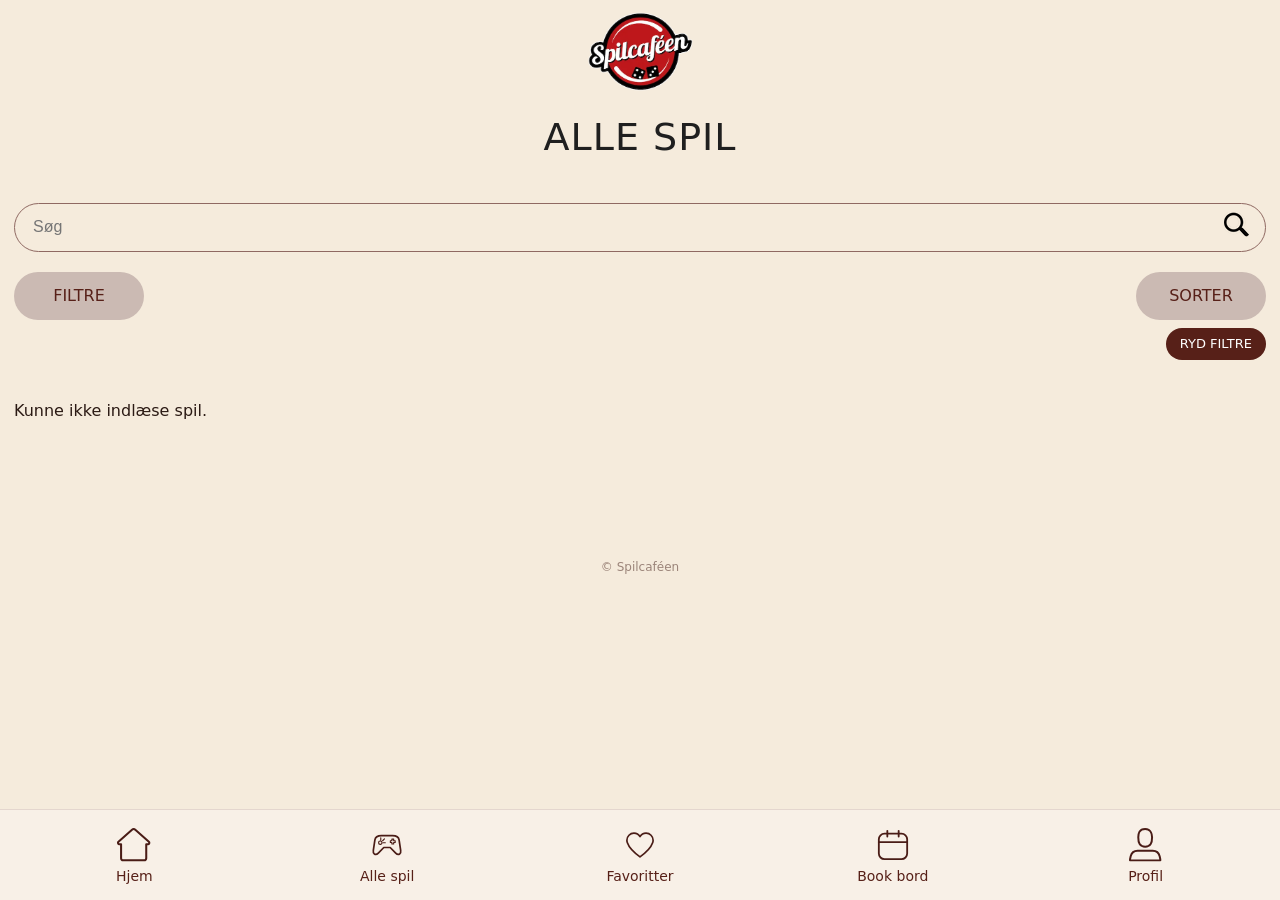
==== commit 549e8ba7: "Forbedring i visning af favoritter Tilføjet en tydelig overskrift til favoritvisningen, så brugeren " ====
--- a/index.html
+++ b/index.html
@@ -25,7 +25,7 @@
     <!-- Overskrift på siden med alle spil. -->
     <div class="games-heading">
       <img src="images/logo.webp" alt="Spilcaféen">
-      <h1>ALLE SPIL</h1>
+      <h1 id="page-title">ALLE SPIL</h1>
     </div>
 
     <!-- Giver søgefeltet et navn til skærmlæsere. -->
--- a/css/app.css
+++ b/css/app.css
@@ -457,11 +457,11 @@
 .modal-card {
   position: relative;
   z-index: 1;
-  background: var(--brown);
-  color: #fff;
+  background: #f8f0e7;
+  color: #572018;
   border-radius: 18px;
-  border: 1px solid rgba(255, 255, 255, 0.15);
-  box-shadow: var(--shadow);
+  border: none;
+  box-shadow: 0 6px 10px rgba(87, 32, 24, 0.28);
   width: min(920px, 100%);
   display: flex;
   flex-direction: column;
@@ -473,9 +473,9 @@
   position: absolute;
   top: 10px;
   right: 10px;
-  background: rgba(0, 0, 0, 0.35);
-  border: 1px solid rgba(255, 255, 255, 0.25);
-  color: #fff;
+background: #f8f0e7;
+  border: 2px solid #572018;
+  color: #572018;
   border-radius: 999px;
   font-size: 22px;
   line-height: 1;
@@ -485,12 +485,12 @@
 
 .modal-media {
   flex: 0 0 auto;
-  background: #1a1a1a7b;
+  background: #cbbab3;
   display: flex;
   align-items: center;
   justify-content: center;
   padding: 0.5rem;
-  border-bottom: 1px solid rgba(255, 255, 255, 0.1);
+  border-bottom: none;
 }
 
 .modal-media img {
@@ -521,6 +521,18 @@
   flex-wrap: wrap;
 }
 
+/* Ikoner ved rating, spillere og spilletid i modalvinduet. */
+.modal-meta span {
+  display: flex;
+  align-items: center;
+  gap: 7px;
+}
+
+.modal-meta img {
+  width: 22px;
+  height: 22px;
+  object-fit: contain;
+}
 .modal-details {
   display: grid;
   gap: 6px;
@@ -534,7 +546,7 @@
 .rules-btn {
   background: none;
   border: none;
-  color: #fff;
+  color: #572018;
   font-weight: 600;
   cursor: pointer;
   margin-top: 1rem;
@@ -546,7 +558,7 @@
 }
 
 .rules-btn:hover {
-  color: #ffd479;
+  opacity: 0.7;
 }
 
 .rules-btn[aria-expanded="true"]::before {
@@ -568,7 +580,7 @@
 }
 
 #modal-rules {
-  background: rgba(255, 255, 255, 0.05);
+  background: #cbbab3;
   padding: 0.75rem;
   border-radius: 6px;
   white-space: pre-wrap;
@@ -742,4 +754,45 @@
     padding: 8px 10px;
     font-size: 15px;
   }
+}
+
+/* Besked når brugeren ikke har nogen favoritter. */
+.empty-favorites {
+  width: 100%;
+  grid-column: 1 / -1;
+  display: flex;
+  flex-direction: column;
+  align-items: center;
+  text-align: center;
+  margin-top: 60px;
+}
+
+.empty-favorites h2 {
+  margin: 0 0 8px;
+  color: #572018;
+  font-size: 20px;
+}
+
+.empty-favorites p {
+  margin: 0 0 22px;
+  color: #572018;
+}
+
+/* Knap tilbage til alle spil. */
+#show-all-games {
+  min-width: 130px;
+  height: 48px;
+  padding: 0 20px;
+  border: none;
+  border-radius: 999px;
+  background: #cbbab3;
+  color: #572018;
+  font: inherit;
+  font-weight: 700;
+  cursor: pointer;
+  transition: transform 0.2s ease;
+}
+
+#show-all-games:hover {
+  transform: scale(1.08);
 }
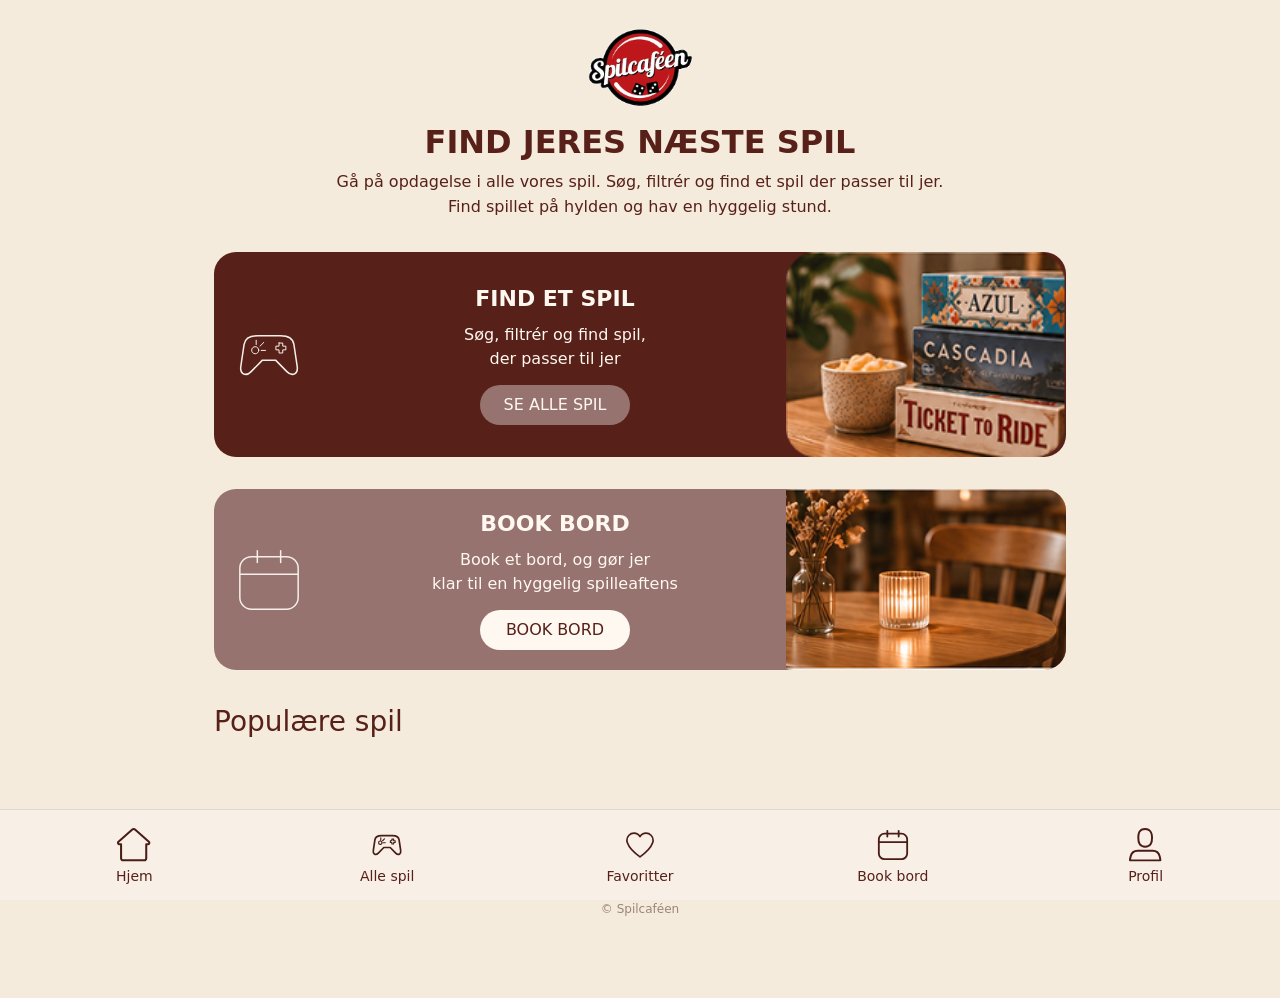
==== commit 0b31e19f: "Tilføj ny forside med tydeligere overblik Tilføjet en ny forside for at gøre appens formål og vigtig" ====
--- a/index.html
+++ b/index.html
@@ -20,7 +20,89 @@
   <div id="booking-stage" class="booking-stage"></div>
 </section>
 
-  <main class="page">
+<!-- Forside -->
+<!-- Forside -->
+<main id="home-view" class="home-view">
+
+  <!-- Intro på forsiden -->
+  <section class="home-intro">
+    <img src="images/logo.webp" alt="Spilcaféen">
+
+    <h1>FIND JERES NÆSTE SPIL</h1>
+
+    <p>
+      Gå på opdagelse i alle vores spil. Søg, filtrér og find et spil der
+      passer til jer. Find spillet på hylden og hav en hyggelig stund.
+    </p>
+  </section>
+
+
+  <!-- Genvej til alle spil -->
+  <section class="home-action home-games">
+
+    <!-- Ikon -->
+    <img class="home-action-icon" src="images/games-lys.svg" alt="" aria-hidden="true">
+
+    <!-- Tekst og knap -->
+    <div class="home-action-content">
+      <h2>FIND ET SPIL</h2>
+
+      <p>
+        Søg, filtrér og find spil,<br>
+        der passer til jer
+      </p>
+
+      <button type="button" id="home-games-button">
+        SE ALLE SPIL
+      </button>
+    </div>
+
+    <!-- Billede -->
+    <img class="home-action-image" src="images/forside1.png" alt="">
+
+  </section>
+
+
+  <!-- Genvej til booking -->
+  <section class="home-action home-booking">
+
+    <!-- Ikon -->
+    <img class="home-action-icon" src="images/kalender-lys.svg" alt="" aria-hidden="true">
+
+    <!-- Tekst og knap -->
+    <div class="home-action-content">
+      <h2>BOOK BORD</h2>
+
+      <p>
+        Book et bord, og gør jer<br>
+        klar til en hyggelig spilleaftens
+      </p>
+
+      <button type="button" id="home-booking-button">
+        BOOK BORD
+      </button>
+    </div>
+
+    <!-- Billede -->
+    <img class="home-action-image" src="images/forside2.png" alt="">
+
+  </section>
+
+
+  <!-- Populære spil -->
+  <section class="home-popular">
+
+    <h2>Populære spil</h2>
+
+    <!-- Spilkortene indsættes senere med JavaScript -->
+    <div id="popular-games"></div>
+
+  </section>
+
+</main>
+
+
+<main id="games-view" class="page" hidden>
 
     <!-- Overskrift på siden med alle spil. -->
     <div class="games-heading">
--- a/css/app.css
+++ b/css/app.css
@@ -735,6 +735,57 @@
 /* På små skærme åbner filterets undermenu nedad
    i stedet for ud mod højre. */
 @media (max-width: 600px) {
+
+  .home-action-image {
+    height: 135px;
+  }
+    /* Forsidens genveje på mobil */
+    .home-action {
+    min-height: 135px;
+    grid-template-columns: 70px 1fr;
+    border-radius: 18px;
+    margin-bottom: 20px;
+    }
+
+    .home-action-icon {
+      width: 45px;
+      height: 45px;
+    }
+  
+    .home-action-content {
+      padding: 12px 4px;
+    }
+
+    .home-intro h1 {
+      font-size: 20px;
+      white-space: normal;
+     }
+  
+     .home-action-content h2 {
+       margin-bottom: 6px;
+       font-size: 16px;
+     }
+  
+     .home-action-content p {
+       margin-bottom: 10px;
+       font-size: 11px;
+       line-height: 1.4;
+     }
+  
+    #home-games-button,
+    #home-booking-button {
+      min-width: 110px;
+      height: 32px;
+      padding: 0 10px;
+      font-size: 11px;
+    }
+  
+     /* Skjuler billederne i genvejene på små skærme. */
+     .home-action-image {
+       display: none;
+     }
+
+
   .filter-options {
     width: 190px;
   }
@@ -754,6 +805,26 @@
     padding: 8px 10px;
     font-size: 15px;
   }
+
+
+    .home-popular {
+      margin-top: 30px;
+    }
+  
+    .home-popular h2 {
+      font-size: 22px;
+      margin-bottom: 14px;
+    }
+  
+    #popular-games {
+      gap: 12px;
+      overflow-x: auto;
+    }
+  
+    /* Mindre kort på forsiden, så man kan ane det næste. */
+    #popular-games .card {
+      flex: 0 0 145px;
+    }
 }
 
 /* Besked når brugeren ikke har nogen favoritter. */
@@ -795,4 +866,158 @@
 
 #show-all-games:hover {
   transform: scale(1.08);
+}
+
+/* ---------- FORSIDE ---------- */
+
+.home-view {
+  width: 100%;
+  max-width: 900px;
+  margin: 0 auto;
+  padding: 28px 24px 110px;
+}
+
+/* Intro på forsiden */
+.home-intro {
+  text-align: center;
+  color: #572018;
+}
+
+.home-intro img {
+  width: 105px;
+  height: auto;
+  display: block;
+  margin: 0 auto 18px;
+}
+
+.home-intro h1 {
+  margin: 0 0 8px;
+  font-size: 32px;
+  line-height: 1.1;
+  font-weight: 700;
+}
+
+.home-intro p {
+  max-width: 620px;
+  margin: 0 auto 32px;
+  font-size: 16px;
+  line-height: 1.6;
+}
+
+
+/* ---------- FORSIDENS GENVEJE ---------- */
+
+/* Fælles design for Find et spil og Book bord. */
+.home-action {
+  width: 100%;
+  min-height: 160px;
+  display: grid;
+  grid-template-columns: 110px 1fr 280px;
+  align-items: center;
+  overflow: hidden;
+  border-radius: 22px;
+  margin-bottom: 32px;
+  color: #fff8f0;
+}
+
+/* Find et spil */
+.home-games {
+  background: #572018;
+}
+
+/* Book bord */
+.home-booking {
+  background: #96736f;
+}
+
+/* Ikon i venstre side */
+.home-action-icon {
+  width: 70px;
+  height: 70px;
+  justify-self: center;
+}
+
+/* Tekst i midten */
+.home-action-content {
+  text-align: center;
+  padding: 20px 10px;
+}
+
+.home-action-content h2 {
+  margin: 0 0 8px;
+  font-size: 22px;
+}
+
+.home-action-content p {
+  margin: 0 0 14px;
+  line-height: 1.5;
+}
+
+/* Knapper */
+#home-games-button,
+#home-booking-button {
+  min-width: 150px;
+  height: 40px;
+  padding: 0 20px;
+  border: none;
+  border-radius: 999px;
+  font: inherit;
+  cursor: pointer;
+  transition: transform 0.2s ease;
+}
+
+#home-games-button {
+  background: #96736f;
+  color: #fff8f0;
+}
+
+#home-booking-button {
+  background: #fff8f0;
+  color: #572018;
+}
+
+#home-games-button:hover,
+#home-booking-button:hover {
+  transform: scale(1.08);
+}
+.home-action-image {
+  width: 100%;
+  height: 100%;
+  min-height: 160px;
+  object-fit: cover;
+  object-position: center;
+  align-self: stretch;
+  display: block;
+}
+
+/* Populære spil på forsiden */
+.home-popular {
+  margin-top: 30px;
+}
+
+.home-popular h2 {
+  margin: 0 0 18px;
+  color: #572018;
+  font-size: 28px;
+  font-weight: 500;
+}
+
+#popular-games {
+  display: flex;
+  gap: 18px;
+  overflow-x: auto;
+  padding: 4px 4px 18px;
+  scroll-snap-type: x proximity;
+}
+
+#popular-games .card {
+  flex: 0 0 190px;
+  scroll-snap-align: start;
+}
+
+/* Skjuler billederne i forsidens bokse på små skærme. */
+@media (max-width: 600px) {
+  .home-action-image {
+    display: none;
+  }
 }
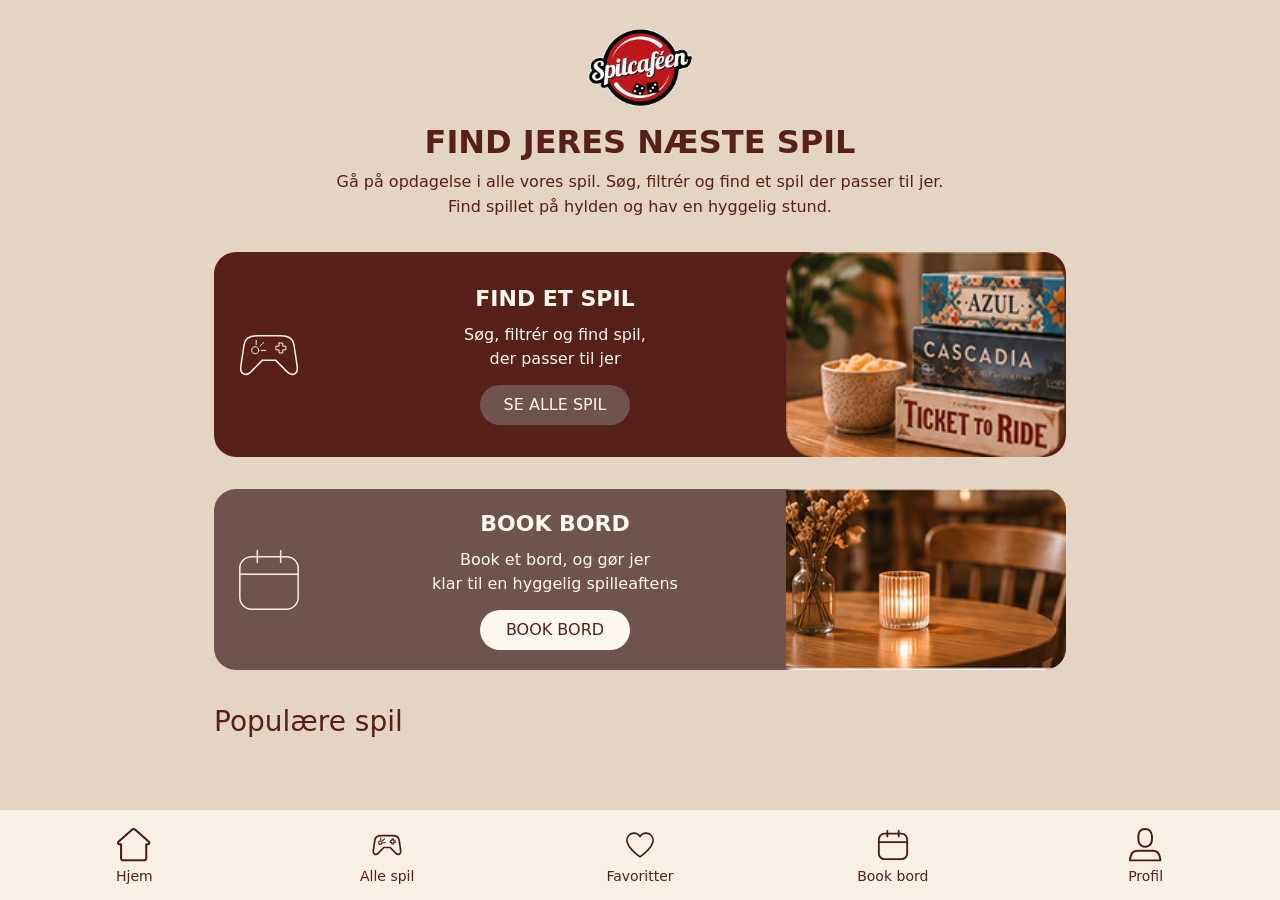
==== commit 35df617a: "Forbedr ing af tilgængelighed efter WAVE-test Rettet tilgængelighedsproblemer fundet ved eftertest m" ====
--- a/index.html
+++ b/index.html
@@ -283,18 +283,17 @@
 
       <!-- Skjult lager til select/inputs som koden bruger (ikke synligt for brugeren) -->
       <div class="filters-storage" hidden>
-        <select id="genre-select">
+        <select id="genre-select" aria-label="Kategori">
           <option value="all">Alle kategorier</option>
         </select>
-        <select id="language-select">
+      <select id="language-select" aria-label="Sprog">
           <option value="all">Alle sprog</option>
         </select>
-        <select id="difficulty-select">
+        <select id="difficulty-select" aria-label="Sværhedsgrad">
           <option value="all">Alle sværhedsgrader</option>
         </select>
     
-      
-        <select id="sort-select">
+        <select id="sort-select" aria-label="Sortering">
           <option value="none">Ingen sortering</option>
           <option value="title">Titel (A-Å)</option>
           <option value="playtime">Varighed (kortest først)</option>
@@ -317,7 +316,7 @@
     </div>
 
     <div class="modal-body">
-      <h2 id="modal-title"></h2>
+      <h2 id="modal-title">Spildetaljer</h2>
       <div class="modal-meta" id="modal-meta"></div>
       <p id="modal-desc"></p>
       <div class="modal-details" id="modal-details"></div>
@@ -362,9 +361,6 @@
   </nav>
 
 
-
-    <footer class="legal">© Spilcaféen</footer>
-
   <script src="js/booking.js"></script>
   <script src="js/app.js"></script>
   
--- a/css/app.css
+++ b/css/app.css
@@ -26,7 +26,7 @@
 
 /* baggrundsfarve */
 body {
-  background: var(--cream);
+  background:#e4d4c3;
   color: var(--text);
   font: 16px/1.4 ui-sans-serif, system-ui, Segoe UI, Roboto, Inter;
 }
@@ -284,9 +284,9 @@
   position: absolute;
   bottom: 14px;
   right: 14px;
-  background: #ffffff00;
+  background: #572018;
   border: 2px solid #572018;
-  color: #d9c9bf;
+  color: #ffffff;
   border-radius: 50%;
   width: 34px;
   height: 34px;
@@ -927,7 +927,7 @@
 
 /* Book bord */
 .home-booking {
-  background: #96736f;
+  background: #6f534f;
 }
 
 /* Ikon i venstre side */
@@ -967,7 +967,7 @@
 }
 
 #home-games-button {
-  background: #96736f;
+  background: #6f534f;
   color: #fff8f0;
 }
 
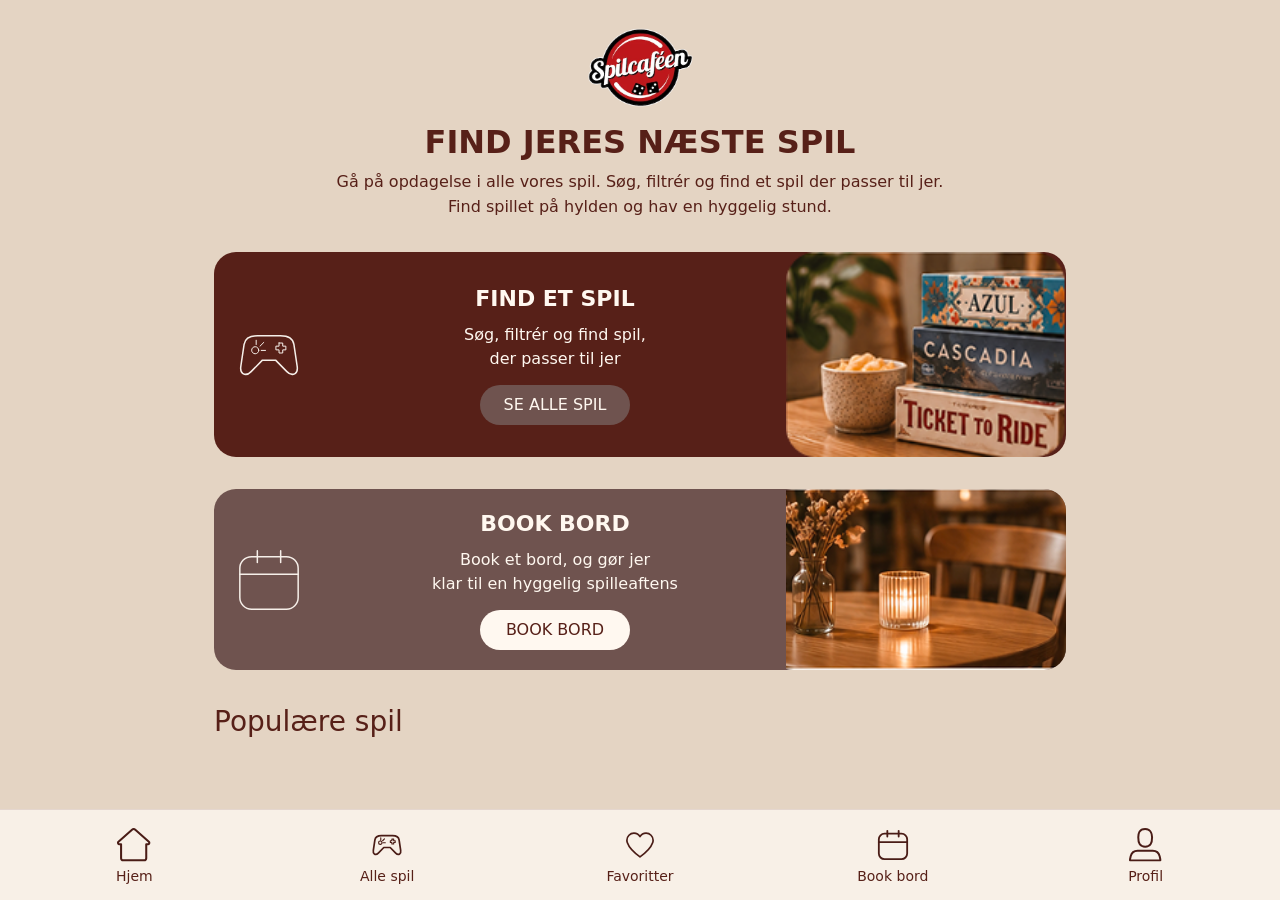
==== commit 26b1660c: "Forbedring af filtrering og visning af aktive filtre Gjort valgte filtre tydeligere med flueben i fi" ====
--- a/index.html
+++ b/index.html
@@ -21,7 +21,6 @@
 </section>
 
 <!-- Forside -->
-<!-- Forside -->
 <main id="home-view" class="home-view">
 
   <!-- Intro på forsiden -->
@@ -274,6 +273,10 @@
 
       </div>
     </div>
+
+
+    <!-- Viser de valgte filtre som tags på større skærme. -->
+    <div id="active-filter-tags" class="active-filter-tags" aria-label="Valgte filtre"></div>
   
     <!-- resten af indholdet -->
     <section id="game-list" class="card-grid"></section>
--- a/css/app.css
+++ b/css/app.css
@@ -612,6 +612,39 @@
 .searchbar:focus-within {
   outline: 3px dashed #e00000;
   outline-offset: 4px;
+}
+
+
+/* Markerer den valgte mulighed i filtermenuen. */
+.filter-submenu button.selected-filter {
+  position: relative;
+  padding-right: 38px;
+}
+
+.filter-submenu button.selected-filter::after {
+  content: "✓";
+  position: absolute;
+  right: 14px;
+  font-weight: 700;
+}
+
+/* Viser de aktive filtre under filterområdet. */
+.active-filter-tags {
+  display: flex;
+  flex-wrap: wrap;
+  gap: 8px;
+  margin: 10px 0 20px;
+}
+
+.active-filter-tag {
+  display: inline-flex;
+  align-items: center;
+  min-height: 30px;
+  padding: 5px 12px;
+  border-radius: 999px;
+  background: #96736f;
+  color: #fff8f0;
+  font-size: 13px;
 }
 
 /* Gør bundnavigationen mere kompakt på telefon. */
@@ -825,6 +858,10 @@
     #popular-games .card {
       flex: 0 0 145px;
     }
+
+        .active-filter-tags {
+          display: none;
+        }
 }
 
 /* Besked når brugeren ikke har nogen favoritter. */
--- a/css/booking.css
+++ b/css/booking.css
@@ -56,12 +56,12 @@
 }
 
 .booking-card {
-    background: var(--brown);
-    color: #fff;
+    background: #f8f0e7;
+    color: #572018;
     border-radius: 14px;
     padding: 8px;
-    border: 1px solid rgba(255, 255, 255, 0.12);
-    box-shadow: var(--shadow);
+    border: none;
+    box-shadow: 0 4px 10px rgba(87, 32, 24, 0.15);
     cursor: pointer;
 }
 
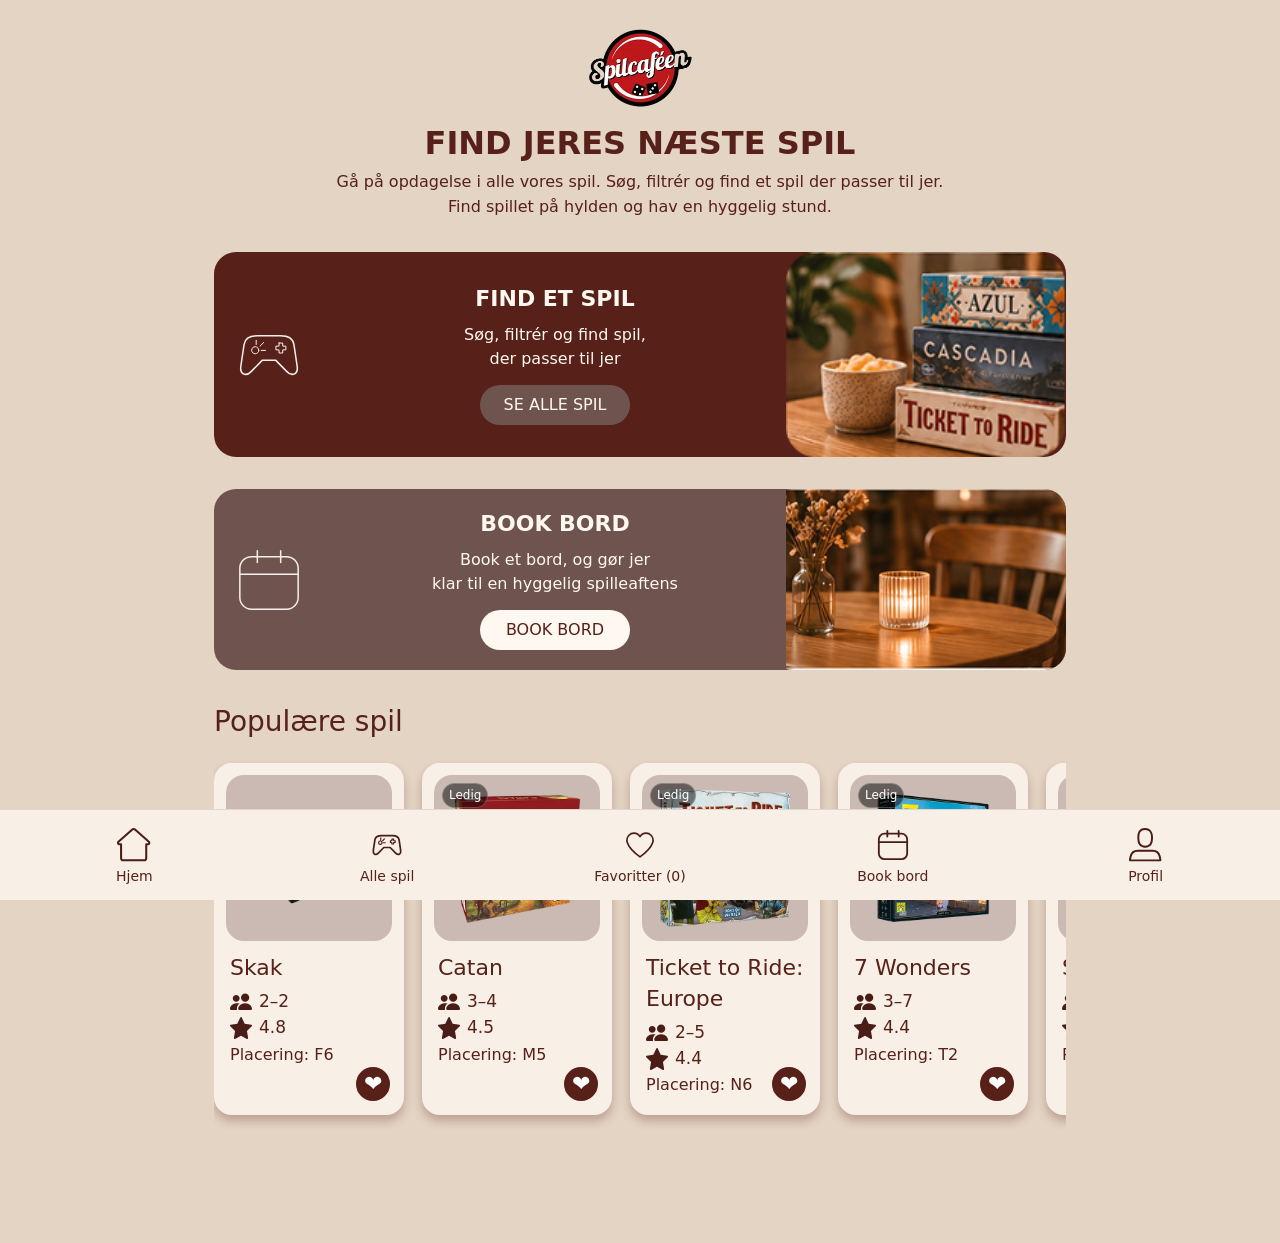
==== commit db73eb32: "Billeder tl webp filer og mindsket størrelen billederne på forsiden er konverteret til webp filer, o" ====
--- a/index.html
+++ b/index.html
@@ -57,7 +57,7 @@
     </div>
 
     <!-- Billede -->
-    <img class="home-action-image" src="images/forside1.png" alt="">
+    <img class="home-action-image" src="images/forside1.webp" alt="">
 
   </section>
 
@@ -83,7 +83,7 @@
     </div>
 
     <!-- Billede -->
-    <img class="home-action-image" src="images/forside2.png" alt="">
+    <img class="home-action-image" src="images/forside2.webp" alt="">
 
   </section>
 
@@ -336,23 +336,24 @@
 </div>
 
     <!-- Bundnavigation som i mockup -->
-  <nav class="tabbar">
-    <button class="tab" id="tab-home" type="button">
+  <nav class="tabbar" aria-label="Hovednavigation">
+  
+    <button class="tab" id="tab-home" type="button" onclick="window.location.href='index.html'">
       <img src="images/home.svg" alt="">
       <small>Hjem</small>
     </button>
   
-    <button class="tab" id="tab-all" type="button">
+    <button class="tab" id="tab-all" type="button" onclick="window.location.href='spil.html'">
       <img src="images/games.svg" alt="">
       <small>Alle spil</small>
     </button>
   
-    <button class="tab" id="filter-favourites" type="button">
+    <button class="tab" id="filter-favourites" type="button" onclick="window.location.href='favoritter.html'">
       <img src="images/heart.svg" alt="">
       <small>Favoritter</small>
     </button>
   
-    <button class="tab" id="tab-reserve" type="button">
+    <button class="tab" id="tab-reserve" type="button" onclick="window.location.href='booking.html'">
       <img src="images/book.svg" alt="">
       <small>Book bord</small>
     </button>
@@ -361,6 +362,7 @@
       <img src="images/profil.svg" alt="">
       <small>Profil</small>
     </button>
+  
   </nav>
 
 
--- a/css/app.css
+++ b/css/app.css
@@ -304,6 +304,7 @@
 }
 
 /* Spillets titel */
+.card h2,
 .card h3 {
   margin: 12px 4px 6px;
   font-size: 22px;
@@ -608,12 +609,11 @@
   outline-offset: 4px;
 }
 
-/* Fokusmarkering omkring søgeboksen, når brugeren navigerer ind i søgefeltet. */
-.searchbar:focus-within {
+/* Viser fokusmarkering på søgefeltet ved tastaturnavigation. */
+body.keyboard-navigation .searchbar:focus-within {
   outline: 3px dashed #e00000;
   outline-offset: 4px;
-}
-
+} 
 
 /* Markerer den valgte mulighed i filtermenuen. */
 .filter-submenu button.selected-filter {
--- a/css/booking.css
+++ b/css/booking.css
@@ -223,9 +223,9 @@
 }
 
 .slot.primary {
-    background: var(--brown);
-    color: #fff;
-    border-color: rgba(255, 255, 255, 0.2);
+    background: #572018;
+    color: #fff8f0;
+    border: 1px solid #572018;
 }
 
 .booking-type {
@@ -250,18 +250,19 @@
 .booking-btn {
     padding: 12px;
     border-radius: 12px;
-    background: var(--brown);
-    color: #fff;
+    background: #572018;
+    color: #fff8f0;
     border: 0;
     cursor: pointer;
     font-weight: 800;
 }
 
 .booking-summary {
-    background: #fff;
-    border: 1px solid var(--ring);
+    background: #f8f0e7;
+    border: none;
     border-radius: 12px;
     padding: 10px 12px;
+    color: #572018;
 }
 
 .booking-success {
